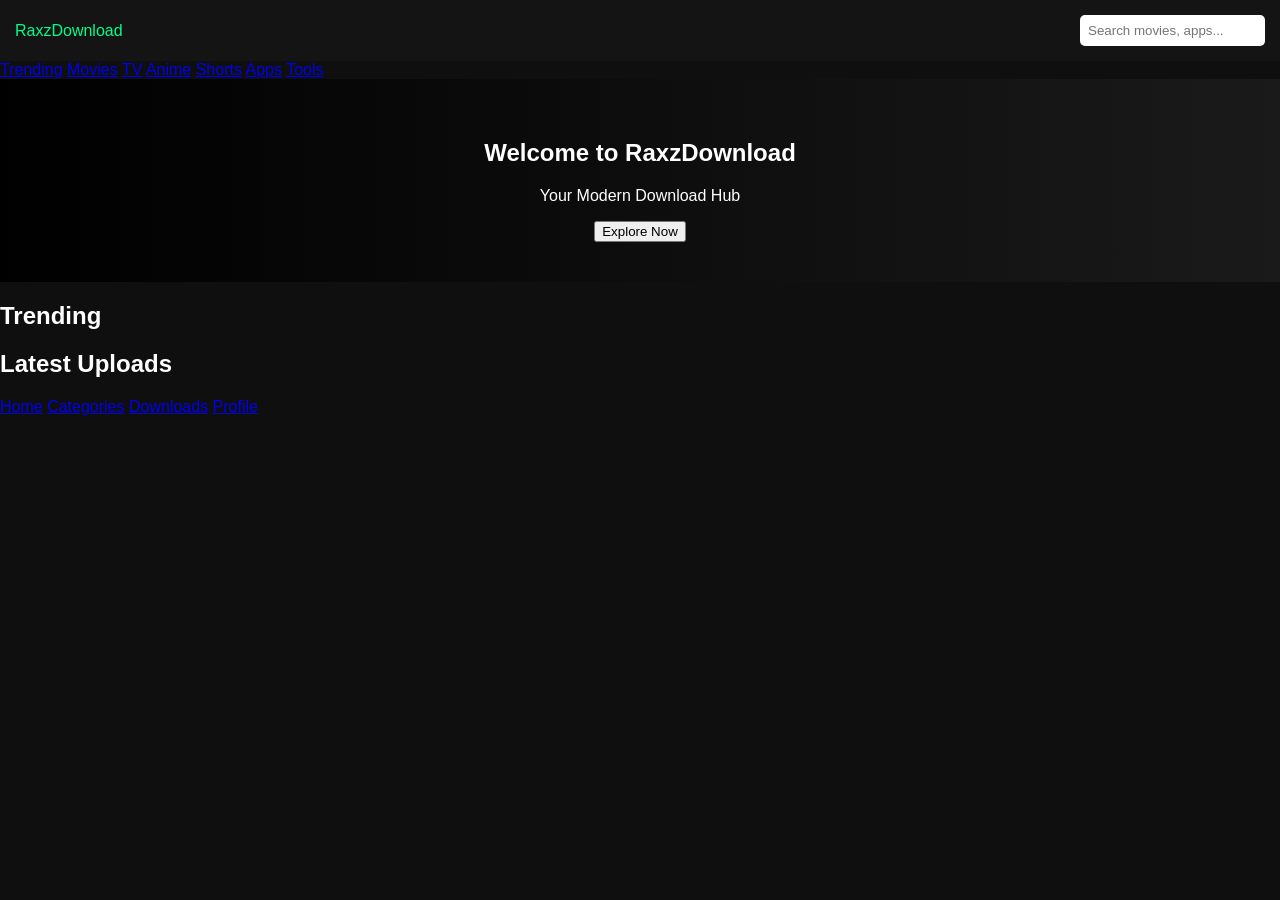
==== index.html @ a4998173 "Streaming layout structure" ====
<!DOCTYPE html>
<html lang="en">
<head>
  <meta charset="UTF-8">
  <meta name="viewport" content="width=device-width, initial-scale=1.0">
  <title>RaxzDownload</title>
  <link rel="stylesheet" href="style.css">
</head>
<body>

  <!-- Top Navigation -->
  <header class="top-nav">
    <div class="logo">RaxzDownload</div>
    <input type="text" class="search-bar" placeholder="Search movies, apps...">
  </header>

  <!-- Horizontal Menu -->
  <nav class="main-menu">
    <a href="#">Trending</a>
    <a href="#">Movies</a>
    <a href="#">TV</a>
    <a href="#">Anime</a>
    <a href="#">Shorts</a>
    <a href="#">Apps</a>
    <a href="#">Tools</a>
  </nav>

  <!-- Hero Banner -->
  <section class="hero">
    <div class="hero-content">
      <h1>Welcome to RaxzDownload</h1>
      <p>Your Modern Download Hub</p>
      <button class="hero-btn">Explore Now</button>
    </div>
  </section>

  <!-- Content Section -->
  <section class="section">
    <h2>Trending</h2>
    <div class="card-row">
      <!-- Cards will load here later -->
    </div>
  </section>

  <section class="section">
    <h2>Latest Uploads</h2>
    <div class="card-row">
    </div>
  </section>

  <!-- Bottom Navigation -->
  <footer class="bottom-nav">
    <a href="#">Home</a>
    <a href="#">Categories</a>
    <a href="#">Downloads</a>
    <a href="#">Profile</a>
  </footer>

  <script src="script.js"></script>
</body>
</html>
---- style.css ----
body {
    margin: 0;
    font-family: Arial, sans-serif;
    background-color: #0f0f0f;
    color: white;
}

.top-nav {
    display: flex;
    justify-content: space-between;
    align-items: center;
    padding: 15px;
    background: #141414;
}

.logo {
    color: #00ff88;
    margin: 0;
}

.search-bar {
    padding: 8px;
    border-radius: 5px;
    border: none;
}

.hero {
    padding: 40px 20px;
    background: linear-gradient(to right, #000000, #1a1a1a);
    text-align: center;
}

.content {
    padding: 20px;
}

.cards {
    display: grid;
    grid-template-columns: repeat(auto-fill, minmax(150px, 1fr));
    gap: 15px;
}

.card {
    background: #1c1c1c;
    padding: 10px;
    border-radius: 8px;
}
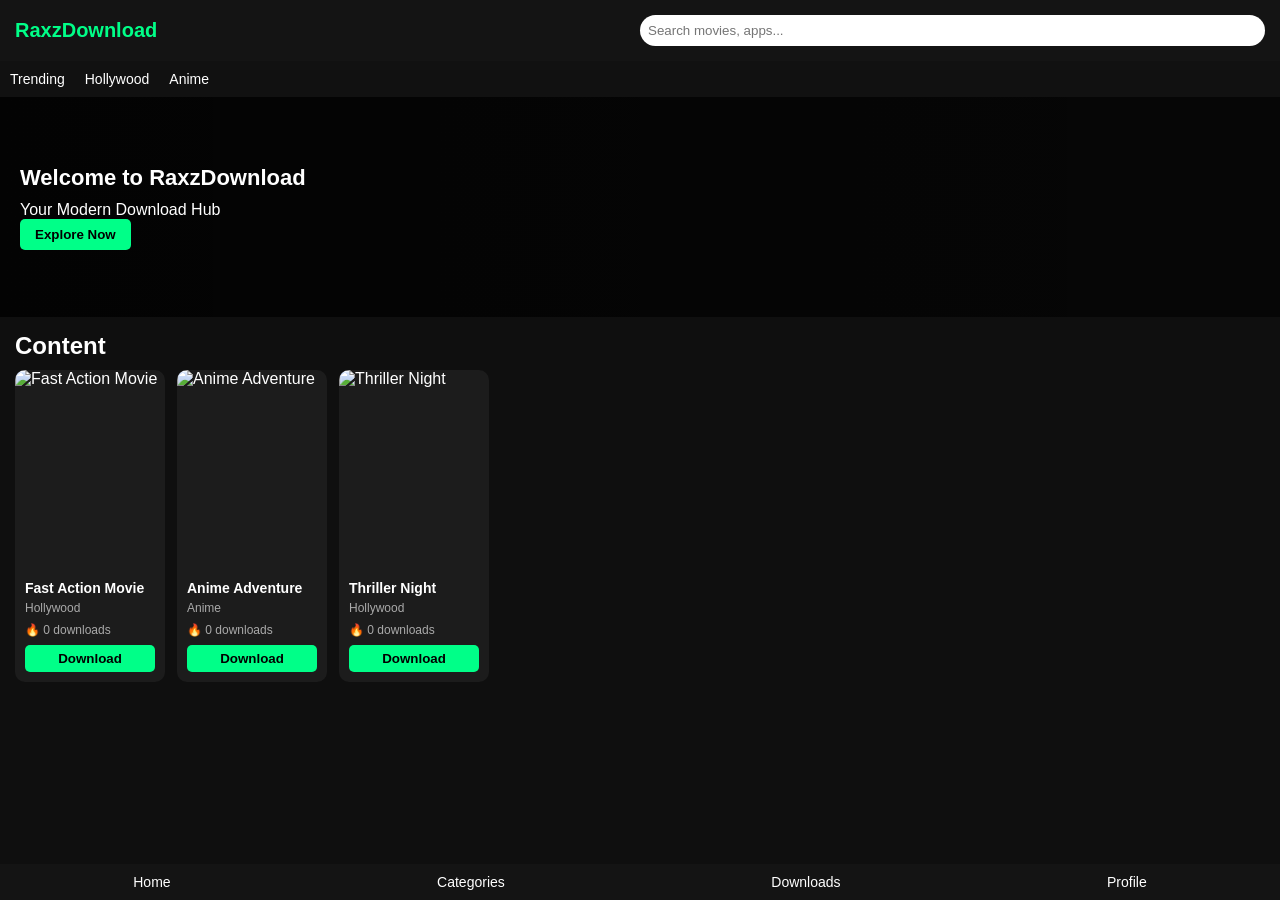
==== commit ac5d6ed1: "Added category filtering system" ====
--- a/index.html
+++ b/index.html
@@ -16,13 +16,9 @@
 
   <!-- Horizontal Menu -->
   <nav class="main-menu">
-    <a href="#">Trending</a>
-    <a href="#">Movies</a>
-    <a href="#">TV</a>
-    <a href="#">Anime</a>
-    <a href="#">Shorts</a>
-    <a href="#">Apps</a>
-    <a href="#">Tools</a>
+    <a href="#" data-category="all">Trending</a>
+    <a href="#" data-category="Hollywood">Hollywood</a>
+    <a href="#" data-category="Anime">Anime</a>
   </nav>
 
   <!-- Hero Banner -->
@@ -36,16 +32,8 @@
 
   <!-- Content Section -->
   <section class="section">
-    <h2>Trending</h2>
-    <div class="card-row">
-      <!-- Cards will load here later -->
-    </div>
-  </section>
-
-  <section class="section">
-    <h2>Latest Uploads</h2>
-    <div class="card-row">
-    </div>
+    <h2>Content</h2>
+    <div class="card-row"></div>
   </section>
 
   <!-- Bottom Navigation -->
--- a/style.css
+++ b/style.css
@@ -1,47 +1,176 @@
-body {
-    margin: 0;
-    font-family: Arial, sans-serif;
-    background-color: #0f0f0f;
-    color: white;
+* {
+  margin: 0;
+  padding: 0;
+  box-sizing: border-box;
+  font-family: Arial, sans-serif;
 }
 
+body {
+  background-color: #0f0f0f;
+  color: white;
+  padding-bottom: 60px; /* space for bottom nav */
+}
+
+/* Top Nav */
 .top-nav {
-    display: flex;
-    justify-content: space-between;
-    align-items: center;
-    padding: 15px;
-    background: #141414;
+  display: flex;
+  justify-content: space-between;
+  align-items: center;
+  padding: 15px;
+  background: #141414;
+  position: sticky;
+  top: 0;
+  z-index: 1000;
 }
 
 .logo {
-    color: #00ff88;
-    margin: 0;
+  font-size: 20px;
+  font-weight: bold;
+  color: #00ff88;
 }
 
 .search-bar {
-    padding: 8px;
-    border-radius: 5px;
-    border: none;
+  padding: 8px;
+  border-radius: 20px;
+  border: none;
+  width: 50%;
 }
 
-.hero {
-    padding: 40px 20px;
-    background: linear-gradient(to right, #000000, #1a1a1a);
-    text-align: center;
+/* Horizontal Menu */
+.main-menu {
+  display: flex;
+  overflow-x: auto;
+  padding: 10px;
+  background: #111;
 }
 
-.content {
-    padding: 20px;
+.main-menu a {
+  text-decoration: none;
+  color: white;
+  margin-right: 20px;
+  font-size: 14px;
+  white-space: nowrap;
 }
 
-.cards {
-    display: grid;
-    grid-template-columns: repeat(auto-fill, minmax(150px, 1fr));
-    gap: 15px;
+.main-menu a:hover {
+  color: #00ff88;
 }
 
+/* Hero Section */
+.hero {
+  height: 220px;
+  background: linear-gradient(to right, #000000cc, #00000099),
+              url('https://picsum.photos/800/400') center/cover;
+  display: flex;
+  align-items: center;
+  padding: 20px;
+}
+
+.hero-content h1 {
+  font-size: 22px;
+  margin-bottom: 10px;
+}
+
+.hero-btn {
+  padding: 8px 15px;
+  border: none;
+  background: #00ff88;
+  color: black;
+  border-radius: 5px;
+  font-weight: bold;
+  cursor: pointer;
+}
+
+/* Sections */
+.section {
+  padding: 15px;
+}
+
+.section h2 {
+  margin-bottom: 10px;
+}
+
+/* Card Row */
+.card-row {
+  display: flex;
+  overflow-x: auto;
+  gap: 12px;
+}
+
+/* Card */
 .card {
-    background: #1c1c1c;
-    padding: 10px;
-    border-radius: 8px;
+  min-width: 150px;
+  background: #1c1c1c;
+  border-radius: 10px;
+  overflow: hidden;
+  transition: transform 0.3s;
+  display: flex;
+  flex-direction: column;
 }
+
+.card img {
+  width: 100%;
+  height: 200px;
+  object-fit: cover;
+}
+
+.card-info {
+  padding: 10px;
+}
+
+.card-title {
+  font-size: 14px;
+  font-weight: bold;
+  margin-bottom: 5px;
+}
+
+.card-category {
+  font-size: 12px;
+  color: #aaa;
+  margin-bottom: 8px;
+}
+
+.download-btn {
+  width: 100%;
+  padding: 6px;
+  border: none;
+  background: #00ff88;
+  color: black;
+  font-weight: bold;
+  border-radius: 5px;
+  cursor: pointer;
+}
+
+.download-btn:hover {
+  background: #00cc6a;
+}
+
+.card:hover {
+  transform: scale(1.05);
+}
+
+/* Bottom Nav */
+.bottom-nav {
+  position: fixed;
+  bottom: 0;
+  width: 100%;
+  background: #141414;
+  display: flex;
+  justify-content: space-around;
+  padding: 10px 0;
+}
+
+.bottom-nav a {
+  text-decoration: none;
+  color: white;
+  font-size: 14px;
+}
+
+.bottom-nav a:hover {
+  color: #00ff88;
+}
+
+/* Hide scrollbar */
+::-webkit-scrollbar {
+  display: none;
+}
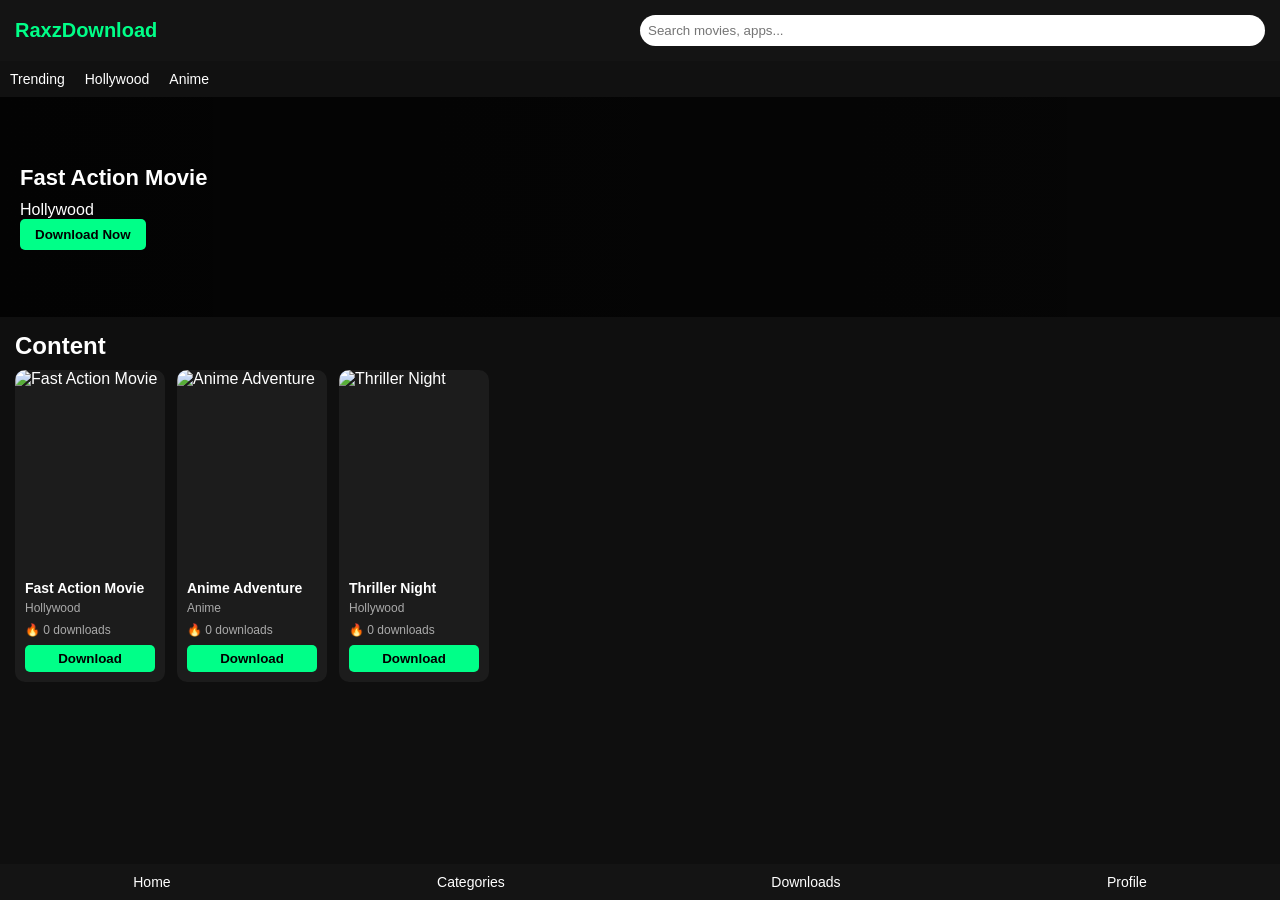
==== commit be8b5ee6: "Added profile system with VIP upgrade" ====
--- a/index.html
+++ b/index.html
@@ -23,25 +23,31 @@
 
   <!-- Hero Banner -->
   <section class="hero">
-    <div class="hero-content">
-      <h1>Welcome to RaxzDownload</h1>
-      <p>Your Modern Download Hub</p>
-      <button class="hero-btn">Explore Now</button>
-    </div>
+    <div class="hero-content"></div>
   </section>
 
   <!-- Content Section -->
-  <section class="section">
+  <section class="section content-section">
     <h2>Content</h2>
     <div class="card-row"></div>
   </section>
 
+  <!-- Profile Section -->
+  <section class="section profile-section" style="display:none;">
+    <h2>Your Profile</h2>
+    <div class="profile-box">
+      <p><strong>User Type:</strong> <span id="userTypeDisplay"></span></p>
+      <p><strong>Downloads Remaining Today:</strong> <span id="downloadsRemaining"></span></p>
+      <button id="upgradeBtn">Upgrade to VIP</button>
+    </div>
+  </section>
+
   <!-- Bottom Navigation -->
   <footer class="bottom-nav">
-    <a href="#">Home</a>
+    <a href="#" id="homeNav">Home</a>
     <a href="#">Categories</a>
     <a href="#">Downloads</a>
-    <a href="#">Profile</a>
+    <a href="#" id="profileNav">Profile</a>
   </footer>
 
   <script src="script.js"></script>
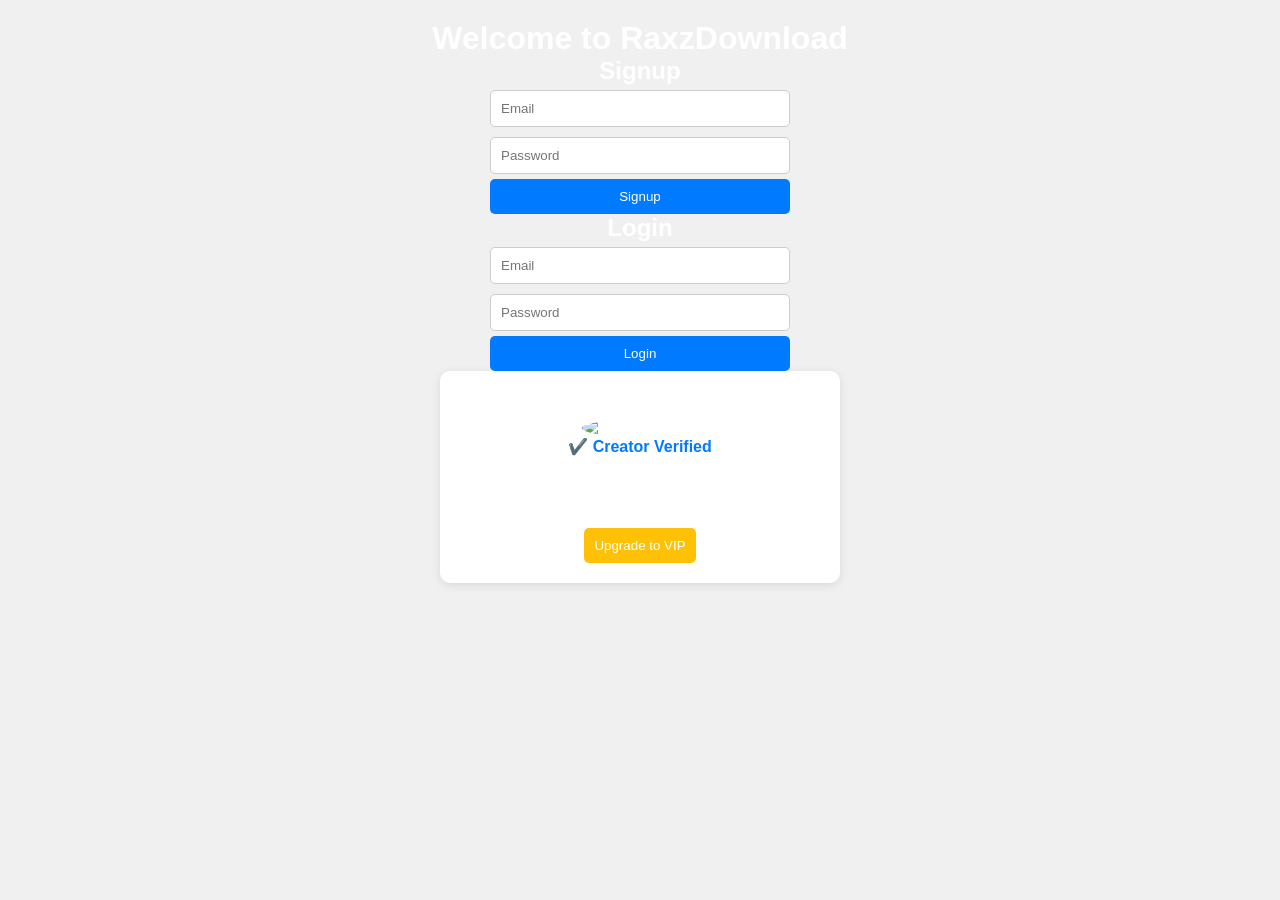
==== commit 2379379c: "Updated profile, signup, and login design" ====
--- a/index.html
+++ b/index.html
@@ -1,55 +1,137 @@
 <!DOCTYPE html>
 <html lang="en">
 <head>
-  <meta charset="UTF-8">
-  <meta name="viewport" content="width=device-width, initial-scale=1.0">
-  <title>RaxzDownload</title>
-  <link rel="stylesheet" href="style.css">
+    <meta charset="UTF-8">
+    <meta name="viewport" content="width=device-width, initial-scale=1.0">
+    <title>RaxzDownload</title>
+    <link rel="stylesheet" href="style.css"> <!-- Link to your CSS file if you have one -->
+    <style>
+        body {
+            font-family: Arial, sans-serif;
+            background-color: #f0f0f0;
+            margin: 0;
+            padding: 20px;
+        }
+        h1, h2 {
+            text-align: center;
+        }
+        form {
+            display: flex;
+            flex-direction: column;
+            max-width: 300px;
+            margin: auto;
+        }
+        input {
+            padding: 10px;
+            margin: 5px 0;
+            border: 1px solid #ccc;
+            border-radius: 5px;
+        }
+        button {
+            padding: 10px;
+            background-color: #007bff;
+            color: white;
+            border: none;
+            border-radius: 5px;
+            cursor: pointer;
+        }
+        #profile {
+            padding: 20px;
+            background-color: white;
+            border-radius: 10px;
+            max-width: 400px;
+            margin: auto;
+            text-align: center;
+            box-shadow: 0 2px 10px rgba(0, 0, 0, 0.1);
+        }
+        .verified {
+            color: #007bff;
+            font-weight: bold;
+        }
+    </style>
 </head>
 <body>
 
-  <!-- Top Navigation -->
-  <header class="top-nav">
-    <div class="logo">RaxzDownload</div>
-    <input type="text" class="search-bar" placeholder="Search movies, apps...">
-  </header>
+    <h1>Welcome to RaxzDownload</h1>
 
-  <!-- Horizontal Menu -->
-  <nav class="main-menu">
-    <a href="#" data-category="all">Trending</a>
-    <a href="#" data-category="Hollywood">Hollywood</a>
-    <a href="#" data-category="Anime">Anime</a>
-  </nav>
+    <!-- Signup Form -->
+    <h2>Signup</h2>
+    <form id="signup-form">
+        <input type="email" id="signup-email" placeholder="Email" required />
+        <input type="password" id="signup-password" placeholder="Password" required />
+        <button type="submit">Signup</button>
+    </form>
 
-  <!-- Hero Banner -->
-  <section class="hero">
-    <div class="hero-content"></div>
-  </section>
+    <!-- Login Form -->
+    <h2>Login</h2>
+    <form id="login-form">
+        <input type="email" id="login-email" placeholder="Email" required />
+        <input type="password" id="login-password" placeholder="Password" required />
+        <button type="submit">Login</button>
+    </form>
 
-  <!-- Content Section -->
-  <section class="section content-section">
-    <h2>Content</h2>
-    <div class="card-row"></div>
-  </section>
+    <!-- Profile Section -->
+    <div id="profile">
+        <h2>Your Profile</h2>
+        <img src="path_to_your_profile_image.jpg" alt="Profile Picture" style="border-radius: 50%; width: 100px; height: 100px;">
+        <p class="verified">✔️ Creator Verified</p>
+        <p>User Type: <strong>FREE</strong></p>
+        <p>Following: <strong>38</strong></p>
+        <p>Followers: <strong>112</strong></p>
+        <p>Likes: <strong>339</strong></p>
+        <button style="background-color: #ffc107;">Upgrade to VIP</button>
+    </div>
 
-  <!-- Profile Section -->
-  <section class="section profile-section" style="display:none;">
-    <h2>Your Profile</h2>
-    <div class="profile-box">
-      <p><strong>User Type:</strong> <span id="userTypeDisplay"></span></p>
-      <p><strong>Downloads Remaining Today:</strong> <span id="downloadsRemaining"></span></p>
-      <button id="upgradeBtn">Upgrade to VIP</button>
-    </div>
-  </section>
+    <script type="module">
+        import { initializeApp } from "https://www.gstatic.com/firebasejs/10.12.0/firebase-app.js";
+        import { getAuth, createUserWithEmailAndPassword, signInWithEmailAndPassword } from "https://www.gstatic.com/firebasejs/10.12.0/firebase-auth.js";
+        import { getFirestore } from "https://www.gstatic.com/firebasejs/10.12.0/firebase-firestore.js";
 
-  <!-- Bottom Navigation -->
-  <footer class="bottom-nav">
-    <a href="#" id="homeNav">Home</a>
-    <a href="#">Categories</a>
-    <a href="#">Downloads</a>
-    <a href="#" id="profileNav">Profile</a>
-  </footer>
+        const firebaseConfig = {
+            apiKey: "AIzaSyAmQRKPqWz9IadkYDFo4ny8wZQ2yMx0vgc",
+            authDomain: "raxzdownload.firebaseapp.com",
+            projectId: "raxzdownload",
+            storageBucket: "raxzdownload.firebasestorage.app",
+            messagingSenderId: "203415012173",
+            appId: "1:203415012173:web:31184c74f5eea9f5a92d04",
+            measurementId: "G-6N8ZNVWBG3"
+        };
 
-  <script src="script.js"></script>
+        const app = initializeApp(firebaseConfig);
+        const auth = getAuth(app);
+        const db = getFirestore(app);
+
+        console.log("🔥 Firebase connected successfully");
+
+        // Signup Logic
+        const signupForm = document.getElementById('signup-form');
+        signupForm.addEventListener('submit', async (e) => {
+            e.preventDefault();
+            const email = document.getElementById('signup-email').value;
+            const password = document.getElementById('signup-password').value;
+
+            try {
+                const userCredential = await createUserWithEmailAndPassword(auth, email, password);
+                alert('Signup successful! 🎉');
+            } catch (error) {
+                alert(error.message);
+            }
+        });
+
+        // Login Logic
+        const loginForm = document.getElementById('login-form');
+        loginForm.addEventListener('submit', async (e) => {
+            e.preventDefault();
+            const email = document.getElementById('login-email').value;
+            const password = document.getElementById('login-password').value;
+
+            try {
+                const userCredential = await signInWithEmailAndPassword(auth, email, password);
+                alert('Login successful! 🎉');
+            } catch (error) {
+                alert(error.message);
+            }
+        });
+    </script>
 </body>
 </html>
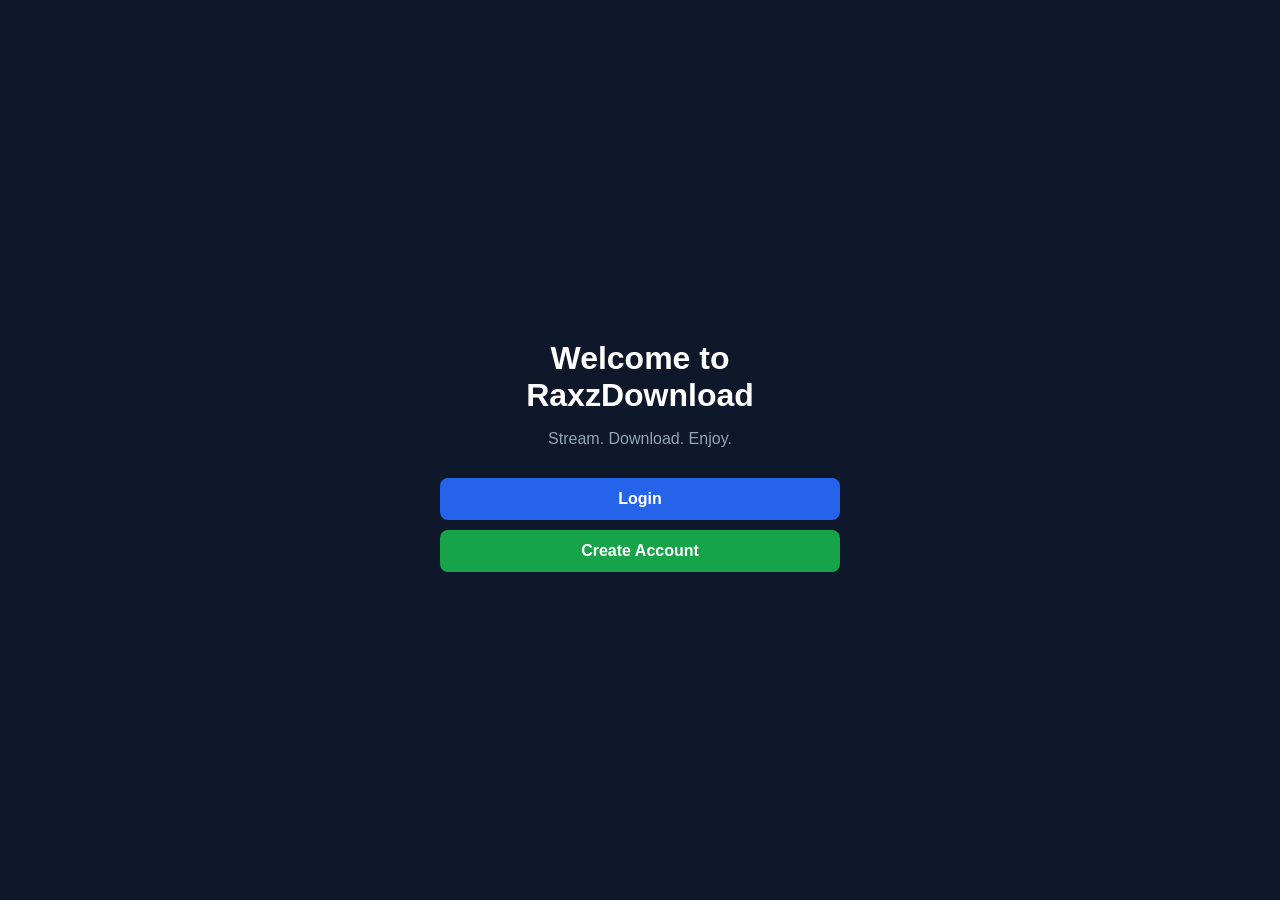
==== commit 4e86f4cd: "Clean homepage structure" ====
--- a/index.html
+++ b/index.html
@@ -1,137 +1,67 @@
 <!DOCTYPE html>
 <html lang="en">
 <head>
-    <meta charset="UTF-8">
-    <meta name="viewport" content="width=device-width, initial-scale=1.0">
-    <title>RaxzDownload</title>
-    <link rel="stylesheet" href="style.css"> <!-- Link to your CSS file if you have one -->
-    <style>
-        body {
-            font-family: Arial, sans-serif;
-            background-color: #f0f0f0;
-            margin: 0;
-            padding: 20px;
-        }
-        h1, h2 {
-            text-align: center;
-        }
-        form {
-            display: flex;
-            flex-direction: column;
-            max-width: 300px;
-            margin: auto;
-        }
-        input {
-            padding: 10px;
-            margin: 5px 0;
-            border: 1px solid #ccc;
-            border-radius: 5px;
-        }
-        button {
-            padding: 10px;
-            background-color: #007bff;
-            color: white;
-            border: none;
-            border-radius: 5px;
-            cursor: pointer;
-        }
-        #profile {
-            padding: 20px;
-            background-color: white;
-            border-radius: 10px;
-            max-width: 400px;
-            margin: auto;
-            text-align: center;
-            box-shadow: 0 2px 10px rgba(0, 0, 0, 0.1);
-        }
-        .verified {
-            color: #007bff;
-            font-weight: bold;
-        }
-    </style>
+<meta charset="UTF-8">
+<meta name="viewport" content="width=device-width, initial-scale=1.0">
+<title>RaxzDownload</title>
+
+<style>
+body{
+    margin:0;
+    font-family: Arial, sans-serif;
+    background:#0f172a;
+    color:white;
+    display:flex;
+    justify-content:center;
+    align-items:center;
+    height:100vh;
+    text-align:center;
+}
+
+.container{
+    max-width:400px;
+}
+
+h1{
+    font-size:32px;
+    margin-bottom:10px;
+}
+
+p{
+    color:#94a3b8;
+    margin-bottom:30px;
+}
+
+.btn{
+    display:block;
+    padding:12px;
+    margin:10px 0;
+    border-radius:8px;
+    text-decoration:none;
+    font-weight:bold;
+}
+
+.login{
+    background:#2563eb;
+    color:white;
+}
+
+.signup{
+    background:#16a34a;
+    color:white;
+}
+</style>
 </head>
+
 <body>
 
+<div class="container">
     <h1>Welcome to RaxzDownload</h1>
+    <p>Stream. Download. Enjoy.</p>
 
-    <!-- Signup Form -->
-    <h2>Signup</h2>
-    <form id="signup-form">
-        <input type="email" id="signup-email" placeholder="Email" required />
-        <input type="password" id="signup-password" placeholder="Password" required />
-        <button type="submit">Signup</button>
-    </form>
+    <a href="login.html" class="btn login">Login</a>
+    <a href="signup.html" class="btn signup">Create Account</a>
+</div>
 
-    <!-- Login Form -->
-    <h2>Login</h2>
-    <form id="login-form">
-        <input type="email" id="login-email" placeholder="Email" required />
-        <input type="password" id="login-password" placeholder="Password" required />
-        <button type="submit">Login</button>
-    </form>
-
-    <!-- Profile Section -->
-    <div id="profile">
-        <h2>Your Profile</h2>
-        <img src="path_to_your_profile_image.jpg" alt="Profile Picture" style="border-radius: 50%; width: 100px; height: 100px;">
-        <p class="verified">✔️ Creator Verified</p>
-        <p>User Type: <strong>FREE</strong></p>
-        <p>Following: <strong>38</strong></p>
-        <p>Followers: <strong>112</strong></p>
-        <p>Likes: <strong>339</strong></p>
-        <button style="background-color: #ffc107;">Upgrade to VIP</button>
-    </div>
-
-    <script type="module">
-        import { initializeApp } from "https://www.gstatic.com/firebasejs/10.12.0/firebase-app.js";
-        import { getAuth, createUserWithEmailAndPassword, signInWithEmailAndPassword } from "https://www.gstatic.com/firebasejs/10.12.0/firebase-auth.js";
-        import { getFirestore } from "https://www.gstatic.com/firebasejs/10.12.0/firebase-firestore.js";
-
-        const firebaseConfig = {
-            apiKey: "AIzaSyAmQRKPqWz9IadkYDFo4ny8wZQ2yMx0vgc",
-            authDomain: "raxzdownload.firebaseapp.com",
-            projectId: "raxzdownload",
-            storageBucket: "raxzdownload.firebasestorage.app",
-            messagingSenderId: "203415012173",
-            appId: "1:203415012173:web:31184c74f5eea9f5a92d04",
-            measurementId: "G-6N8ZNVWBG3"
-        };
-
-        const app = initializeApp(firebaseConfig);
-        const auth = getAuth(app);
-        const db = getFirestore(app);
-
-        console.log("🔥 Firebase connected successfully");
-
-        // Signup Logic
-        const signupForm = document.getElementById('signup-form');
-        signupForm.addEventListener('submit', async (e) => {
-            e.preventDefault();
-            const email = document.getElementById('signup-email').value;
-            const password = document.getElementById('signup-password').value;
-
-            try {
-                const userCredential = await createUserWithEmailAndPassword(auth, email, password);
-                alert('Signup successful! 🎉');
-            } catch (error) {
-                alert(error.message);
-            }
-        });
-
-        // Login Logic
-        const loginForm = document.getElementById('login-form');
-        loginForm.addEventListener('submit', async (e) => {
-            e.preventDefault();
-            const email = document.getElementById('login-email').value;
-            const password = document.getElementById('login-password').value;
-
-            try {
-                const userCredential = await signInWithEmailAndPassword(auth, email, password);
-                alert('Login successful! 🎉');
-            } catch (error) {
-                alert(error.message);
-            }
-        });
-    </script>
 </body>
 </html>
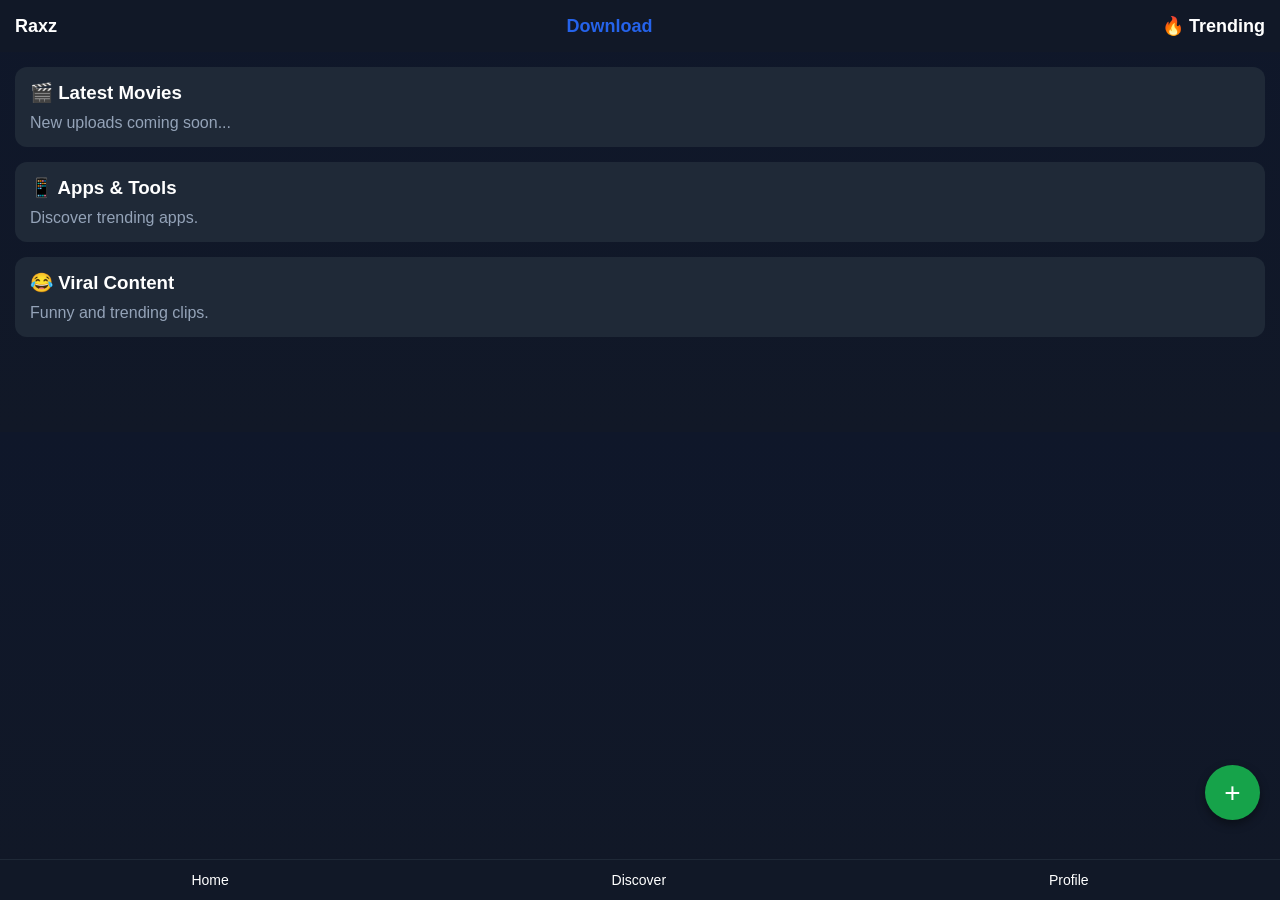
==== commit 6c0ecb80: "New professional dark homepage added" ====
--- a/index.html
+++ b/index.html
@@ -1,66 +1,127 @@
 <!DOCTYPE html>
-<html lang="en">
+<html>
 <head>
 <meta charset="UTF-8">
 <meta name="viewport" content="width=device-width, initial-scale=1.0">
 <title>RaxzDownload</title>
 
 <style>
+
 body{
-    margin:0;
-    font-family: Arial, sans-serif;
-    background:#0f172a;
-    color:white;
-    display:flex;
-    justify-content:center;
-    align-items:center;
-    height:100vh;
-    text-align:center;
+margin:0;
+font-family:Arial, sans-serif;
+background:linear-gradient(to bottom,#0f172a,#111827);
+color:white;
 }
 
-.container{
-    max-width:400px;
+/* HEADER */
+.header{
+background:#111827;
+padding:15px;
+display:flex;
+justify-content:space-between;
+align-items:center;
+font-size:18px;
+font-weight:bold;
 }
 
-h1{
-    font-size:32px;
-    margin-bottom:10px;
+.header span{
+color:#2563eb;
 }
 
-p{
-    color:#94a3b8;
-    margin-bottom:30px;
+/* FEED */
+.feed{
+padding:15px;
+padding-bottom:80px;
 }
 
-.btn{
-    display:block;
-    padding:12px;
-    margin:10px 0;
-    border-radius:8px;
-    text-decoration:none;
-    font-weight:bold;
+.card{
+background:#1f2937;
+padding:15px;
+margin-bottom:15px;
+border-radius:12px;
 }
 
-.login{
-    background:#2563eb;
-    color:white;
+.card h3{
+margin:0 0 10px 0;
 }
 
-.signup{
-    background:#16a34a;
-    color:white;
+.card p{
+color:#94a3b8;
+margin:0;
 }
+
+/* UPLOAD FLOAT BUTTON */
+.floating-upload{
+position:fixed;
+bottom:80px;
+right:20px;
+background:#16a34a;
+width:55px;
+height:55px;
+border-radius:50%;
+display:flex;
+justify-content:center;
+align-items:center;
+font-size:28px;
+color:white;
+box-shadow:0 4px 10px rgba(0,0,0,0.4);
+cursor:pointer;
+}
+
+/* BOTTOM NAV */
+.bottom-nav{
+position:fixed;
+bottom:0;
+width:100%;
+background:#111827;
+display:flex;
+justify-content:space-around;
+padding:12px 0;
+border-top:1px solid #1f2937;
+}
+
+.bottom-nav a{
+text-decoration:none;
+color:white;
+font-size:14px;
+}
+
 </style>
 </head>
 
 <body>
 
-<div class="container">
-    <h1>Welcome to RaxzDownload</h1>
-    <p>Stream. Download. Enjoy.</p>
+<div class="header">
+Raxz<span>Download</span>
+<div>🔥 Trending</div>
+</div>
 
-    <a href="login.html" class="btn login">Login</a>
-    <a href="signup.html" class="btn signup">Create Account</a>
+<div class="feed">
+
+<div class="card">
+<h3>🎬 Latest Movies</h3>
+<p>New uploads coming soon...</p>
+</div>
+
+<div class="card">
+<h3>📱 Apps & Tools</h3>
+<p>Discover trending apps.</p>
+</div>
+
+<div class="card">
+<h3>😂 Viral Content</h3>
+<p>Funny and trending clips.</p>
+</div>
+
+</div>
+
+<div class="floating-upload">+</div>
+
+<div class="bottom-nav">
+<a href="index.html">Home</a>
+<a href="#">Discover</a>
+<a href="profile.html">Profile</a>
 </div>
 
 </body>
